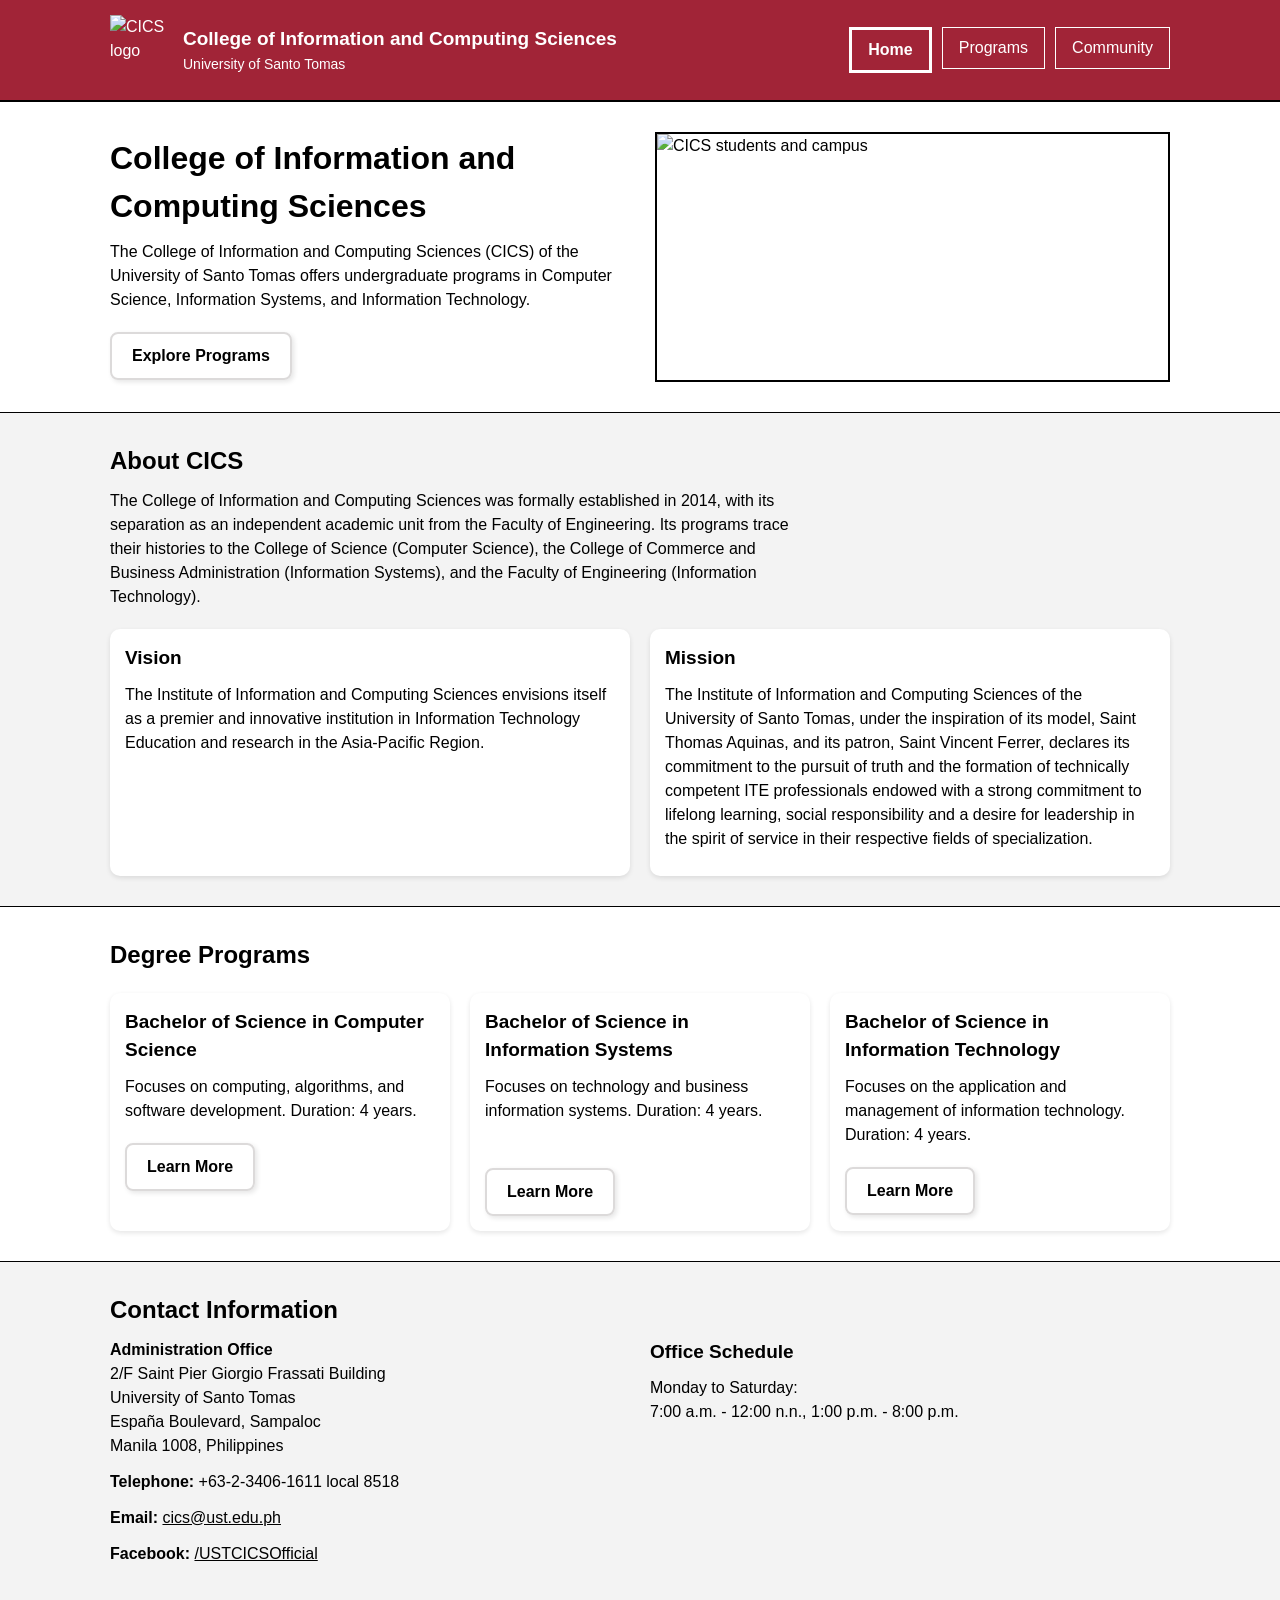
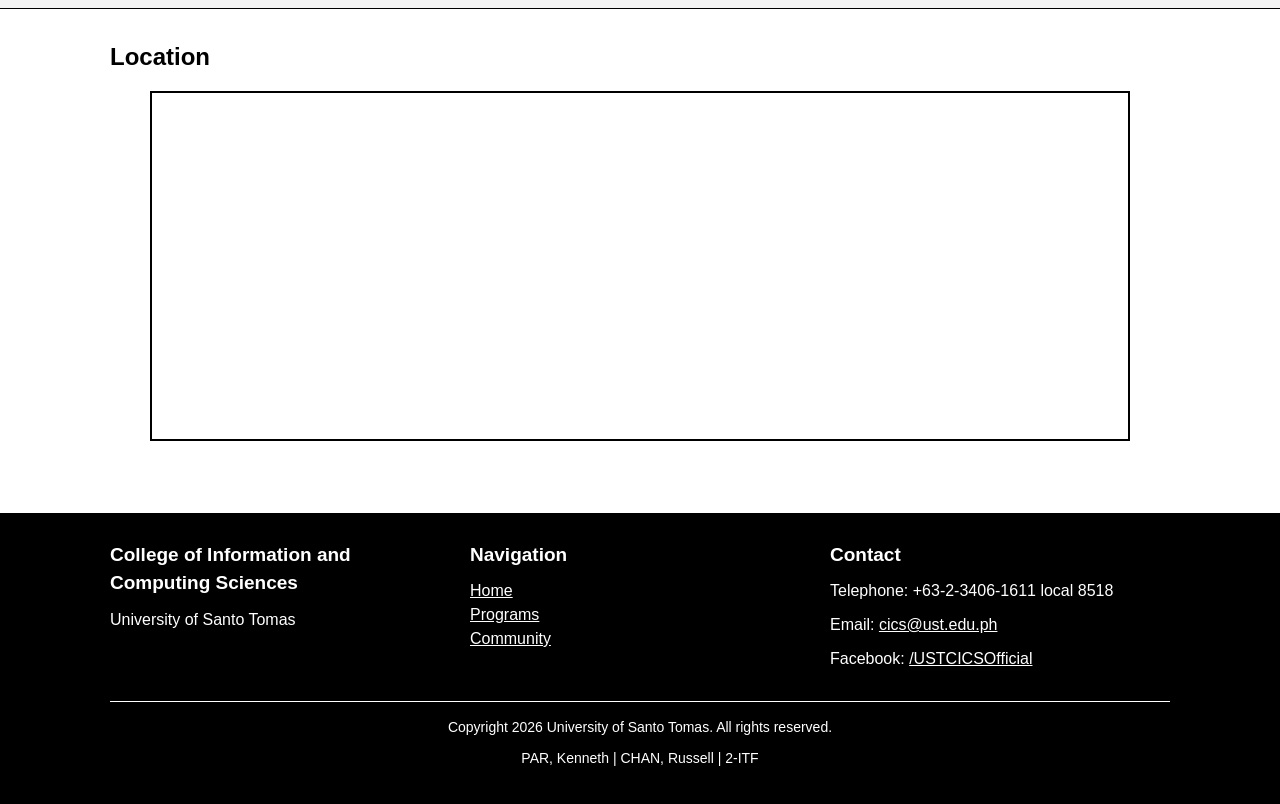
==== index.html @ 377112f6 "first commit ko" ====
<!DOCTYPE html>
<html lang="en">
<head>
  <meta charset="UTF-8">
  <title>Home | UST CICS</title>
  <link rel="stylesheet" href="style.css">
</head>
<body>

<header>
  <div class="container header-content">
    <div class="brand">
      <img class="icon" src="https://www.ust.edu.ph/wp-content/uploads/2020/07/Institute-of-Information-and-Computing-Sciences.png" alt="CICS logo">
      <div>
        <p class="brand-title">College of Information and Computing Sciences</p>
        <p class="brand-subtitle">University of Santo Tomas</p>
      </div>
    </div>
    <nav>
      <ul >
        <li class ="active_page"><a href="index.html">Home</a></li>
        <li><a  href="programs.html">Programs</a></li>
        <li><a href="community.html">Community</a></li>
      </ul>
    </nav>
  </div>
</header>

<main>
  <section>
    <div class="container hero">
      <div>
        <h1>College of Information and Computing Sciences</h1>
        <p>The College of Information and Computing Sciences (CICS) of the University of Santo Tomas offers undergraduate programs in Computer Science, Information Systems, and Information Technology.</p>
        <a class="button" href="programs.html">Explore Programs</a>
      </div>
      <div>
        <img class="wide-image" src="https://myimgs.org/storage/images/44710/Homepagephoto1.jpg" alt="CICS students and campus">
      </div>
    </div>
  </section>

  <section class="grey">
    <div class="container">
      <h2>About CICS</h2>
      <p class="section-intro">The College of Information and Computing Sciences was formally established in 2014, with its separation as an independent academic unit from the Faculty of Engineering. Its programs trace their histories to the College of Science (Computer Science), the College of Commerce and Business Administration (Information Systems), and the Faculty of Engineering (Information Technology).</p>
      <div class="two-columns">
        <article class="card">
          <h3>Vision</h3>
          <p>The Institute of Information and Computing Sciences envisions itself as a premier and innovative institution in Information Technology Education and research in the Asia-Pacific Region.</p>
        </article>
        <article class="card">
          <h3>Mission</h3>
          <p>The Institute of Information and Computing Sciences of the University of Santo Tomas, under the inspiration of its model, Saint Thomas Aquinas, and its patron, Saint Vincent Ferrer, declares its commitment to the pursuit of truth and the formation of technically competent ITE professionals endowed with a strong commitment to lifelong learning, social responsibility and a desire for leadership in the spirit of service in their respective fields of specialization.</p>
        </article>
      </div>
    </div>
  </section>

  <section>
    <div class="container">
      <h2>Degree Programs</h2>
      <div class="three-columns">
        <article class="card">
          <h3>Bachelor of Science in Computer Science</h3>
          <p>Focuses on computing, algorithms, and software development. Duration: 4 years.</p>
          <a class="button" href="programs.html">Learn More</a>
        </article>
        <article class="card">
          <h3>Bachelor of Science in Information Systems</h3>
          <p>Focuses on technology and business information systems. Duration: 4 years.</p>
          <a class="button_dpp" href="programs.html">Learn More</a>
        </article>
        <article class="card">
          <h3>Bachelor of Science in Information Technology</h3>
          <p>Focuses on the application and management of information technology. Duration: 4 years.</p>
          <a class="button" href="programs.html">Learn More</a>
        </article>
      </div>
    </div>
  </section>

  <section id="contact" class="grey">
    <div class="container">
      <h2>Contact Information</h2>
      <div class="two-columns">
        <div>
          <ul class="contact-list">
            <li>
              <strong>Administration Office</strong><br>
              2/F Saint Pier Giorgio Frassati Building<br>
              University of Santo Tomas<br>
              España Boulevard, Sampaloc<br>
              Manila 1008, Philippines
            </li>
            <li><strong>Telephone:</strong> +63-2-3406-1611 local 8518</li>
            <li><strong>Email:</strong> <a href="mailto:cics@ust.edu.ph">cics@ust.edu.ph</a></li>
            <li><strong>Facebook:</strong> <a href="https://www.facebook.com/USTCICSOfficial">/USTCICSOfficial</a></li>
          </ul>
        </div>
        <div>
          <h3>Office Schedule</h3>
          <p>Monday to Saturday:<br>7:00 a.m. - 12:00 n.n., 1:00 p.m. - 8:00 p.m.</p>
        </div>
      </div>
    </div>
  </section>

  <section>
    <div class="container">
      <h2>Location</h2>
      <figure>
        <iframe class="map" src="https://www.google.com/maps?q=University+of+Santo+Tomas,+Espana+Boulevard,+Sampaloc,+Manila&output=embed" width="600" height="450" allowfullscreen="" loading="lazy" referrerpolicy="strict-origin-when-cross-origin" frameborder="0"></iframe>
        <figcaption>Map of the University of Santo Tomas, España Boulevard, Sampaloc, Manila 1008.</figcaption>
      </figure>
    </div>
  </section>
</main>

<footer>
  <div class="container">
    <div class="three-columns">
      <div>
        <h3>College of Information and Computing Sciences</h3>
        <p>University of Santo Tomas</p>
      </div>
      <div>
        <h3>Navigation</h3>
        <ul>
          <li><a href="index.html">Home</a></li>
          <li><a href="programs.html">Programs</a></li>
          <li><a href="community.html">Community</a></li>
        </ul>
      </div>
      <div>
        <h3>Contact</h3>
        <p>Telephone: +63-2-3406-1611 local 8518</p>
        <p>Email: <a href="mailto:cics@ust.edu.ph">cics@ust.edu.ph</a></p>
        <p>Facebook: <a href="https://www.facebook.com/USTCICSOfficial">/USTCICSOfficial</a></p>
      </div>
    </div>
    <div class="footer-bottom">
      <p>Copyright 2026 University of Santo Tomas. All rights reserved.</p>
      <p>PAR, Kenneth | CHAN, Russell | 2-ITF</p>
    </div>
  </div>
</footer>

</body>
</html>
---- style.css ----
* {
  box-sizing: border-box;
}

body {
  margin: 0;
  background-color: white;
  color: black;
  font-family: Arial, sans-serif;
  font-size: 16px;
  line-height: 1.5;
}

h1, h2, h3, p {
  margin: 0 0 10px 0;
}

h1 {
  font-size: 32px;
}

h2 {
  font-size: 24px;
}

h3 {
  font-size: 19px;
}

a {
  color: black;
}

ul {
  margin: 0;
  padding-left: 20px;
}

img {
  display: block;
  border: 2px solid black;
}

figcaption {
  margin-top: 5px;
  font-size: 14px;
  color:#FFFFFF
}

.container {
  max-width: 1100px;
  margin: 0 auto;
  padding: 0 20px;
}

header {
  padding: 15px 0;
  border-bottom: 2px solid black;
  background-color: #A12437;
  color: white;
}

.header-content {
  display: flex;
  align-items: center;
  justify-content: space-between;
}

.brand {
  display: flex;
  align-items: center;
  gap: 15px;
}

.brand-title {
  margin: 0;
  font-size: 19px;
  font-weight: bold;
}

.brand-subtitle {
  margin: 0;
  font-size: 14px;
}

header nav ul {
  display: flex;
  gap: 10px;
  list-style: none;
  margin: 0;
  padding: 0;
}


header nav a {
  display: block;
  padding: 8px 16px;
  border: 1px solid white;
  color: white;
  text-decoration: none;
}

header nav ul li:hover{
  transform: scale(.95);
  transition: 0.5s ease-in-out;
}

.active_page {
  font-weight: bold;
  border-width: 3px;
  border: 2px solid white;
}

main section {
  padding: 30px 0;
  border-bottom: 1px solid black;
}

.section-intro {
  max-width: 700px;
}

.grey {
  background-color: #F3F3F3;
}

.hero {
  display: flex;
  align-items: center;
  gap: 30px;
}

.hero div {
  flex: 1;
}

.two-columns {
  display: grid;
  grid-template-columns: repeat(2, 1fr);
  gap: 20px;
  margin-top: 20px;
}

.grey {
  background-color: #F3F3F3;
}

.three-columns {
  display: grid;
  grid-template-columns: repeat(3, 1fr);
  gap: 20px;
  margin-top: 20px;
  
}

.four-columns {
  display: grid;
  grid-template-columns: repeat(4, 1fr);
  gap: 20px;
  margin-top: 20px;
}

#contact .two-columns {
  margin-top: 0;
}

.card {
  padding: 15px;
  box-shadow: 0 2px 5px rgba(0, 0, 0, 0.1);
}
.button_dpp{
 display: inline-block;
  margin-top: 35px;
  padding: 10px 20px;
  border: 2px solid rgb(220, 218, 218);
  font-weight: bold;
  text-decoration: none;
  border-radius: 8px;
  box-shadow: 2px 2px 5px rgba(0, 0, 0, 0.1);
}

.center {
  text-align: center;
}

.recognition {
  display: flex;
  align-items: center;
  gap: 15px;
  padding: 15px;
  border: 3px solid black;
}

#patron-saint {
  background-color: #A12437;
}
.saint {
  display: flex;
  gap: 30px;
  padding: 20px;
  background-color: #A12437;
  border: 2px solid black;
}

.saint-description {
  flex: 1;
  color: white;
}

.saint figure {
  width: 250px;
  flex-shrink: 0;
}

.button {
  display: inline-block;
  margin-top: 10px;
  padding: 10px 20px;
  border: 2px solid rgb(220, 218, 218);
  font-weight: bold;
  text-decoration: none;
  border-radius: 8px;
  box-shadow: 2px 2px 5px rgba(0, 0, 0, 0.1);
}

.contact-list {
  list-style: none;
  padding: 0;
}

.contact-list li {
  margin-bottom: 12px;
}

table {
  width: 100%;
  margin-top: 15px;
  border-collapse: collapse;
}

th, td {
  padding: 10px;
  border: 1px solid black;
  text-align: left;
}

.icon {
  width: 70px;
  height: 70px;
}

.card .icon {
  margin-bottom: 10px;
}

.brand .icon {
  width: 58px;
  height: 70px;
  border: none;
}

.recognition .icon {
  border: none;
}

.center img {
  margin: 0 auto 10px auto;
}

.photo {
  width: 150px;
  height: 150px;
}

.wide-image, .small-image, .tall-image, .map {
  width: 100%;
}

.wide-image {
  height: 250px;
}

.community-image {
  width: 100%;
  height: 379px;
}

.small-image {
  height: 173px;
}

.square-image {
  width: 100%;
  height: 285px;
}

.news-image-2 {
  width: 100%;
  height: 205px;
}

.tall-image {
  height: 437px;
}

.map {
  height: 350px;
  display: block;
  border: 2px solid black;
}

.lab-image {
  width: 100%;
}

.image_edit{
  border: none;
  border-radius: 10px;
  box-shadow: 0 0px 10px rgba(0, 0, 0, 0.1);
  margin-bottom: 1rem;
}

footer {
  padding: 25px 0;
  border-top: 2px solid black;
  background-color: #000000;
  color: white;
}

footer a {
	color: white;
}

footer .three-columns {
  margin-top: 0;
}

footer ul {
  list-style: none;
  padding: 0;
}

.footer-bottom {
  margin-top: 20px;
  padding-top: 15px;
  border-top: 1px solid white;
  text-align: center;
  font-size: 14px;
}


/* TRANSITIONS  */
.card:hover {
  transition: transform 0.3s ease, box-shadow 0.3s ease-in-out;
  transform: translateY(-10px);;

}
.card {
    border-radius: 10px;
    background-color: white;
}

.button:active {
  transform: scale(0.95);
  background-color: #d9e1e4;;
}

.button_dpp:active {
  transform: scale(0.95);
  background-color: #d9e1e4;;
}
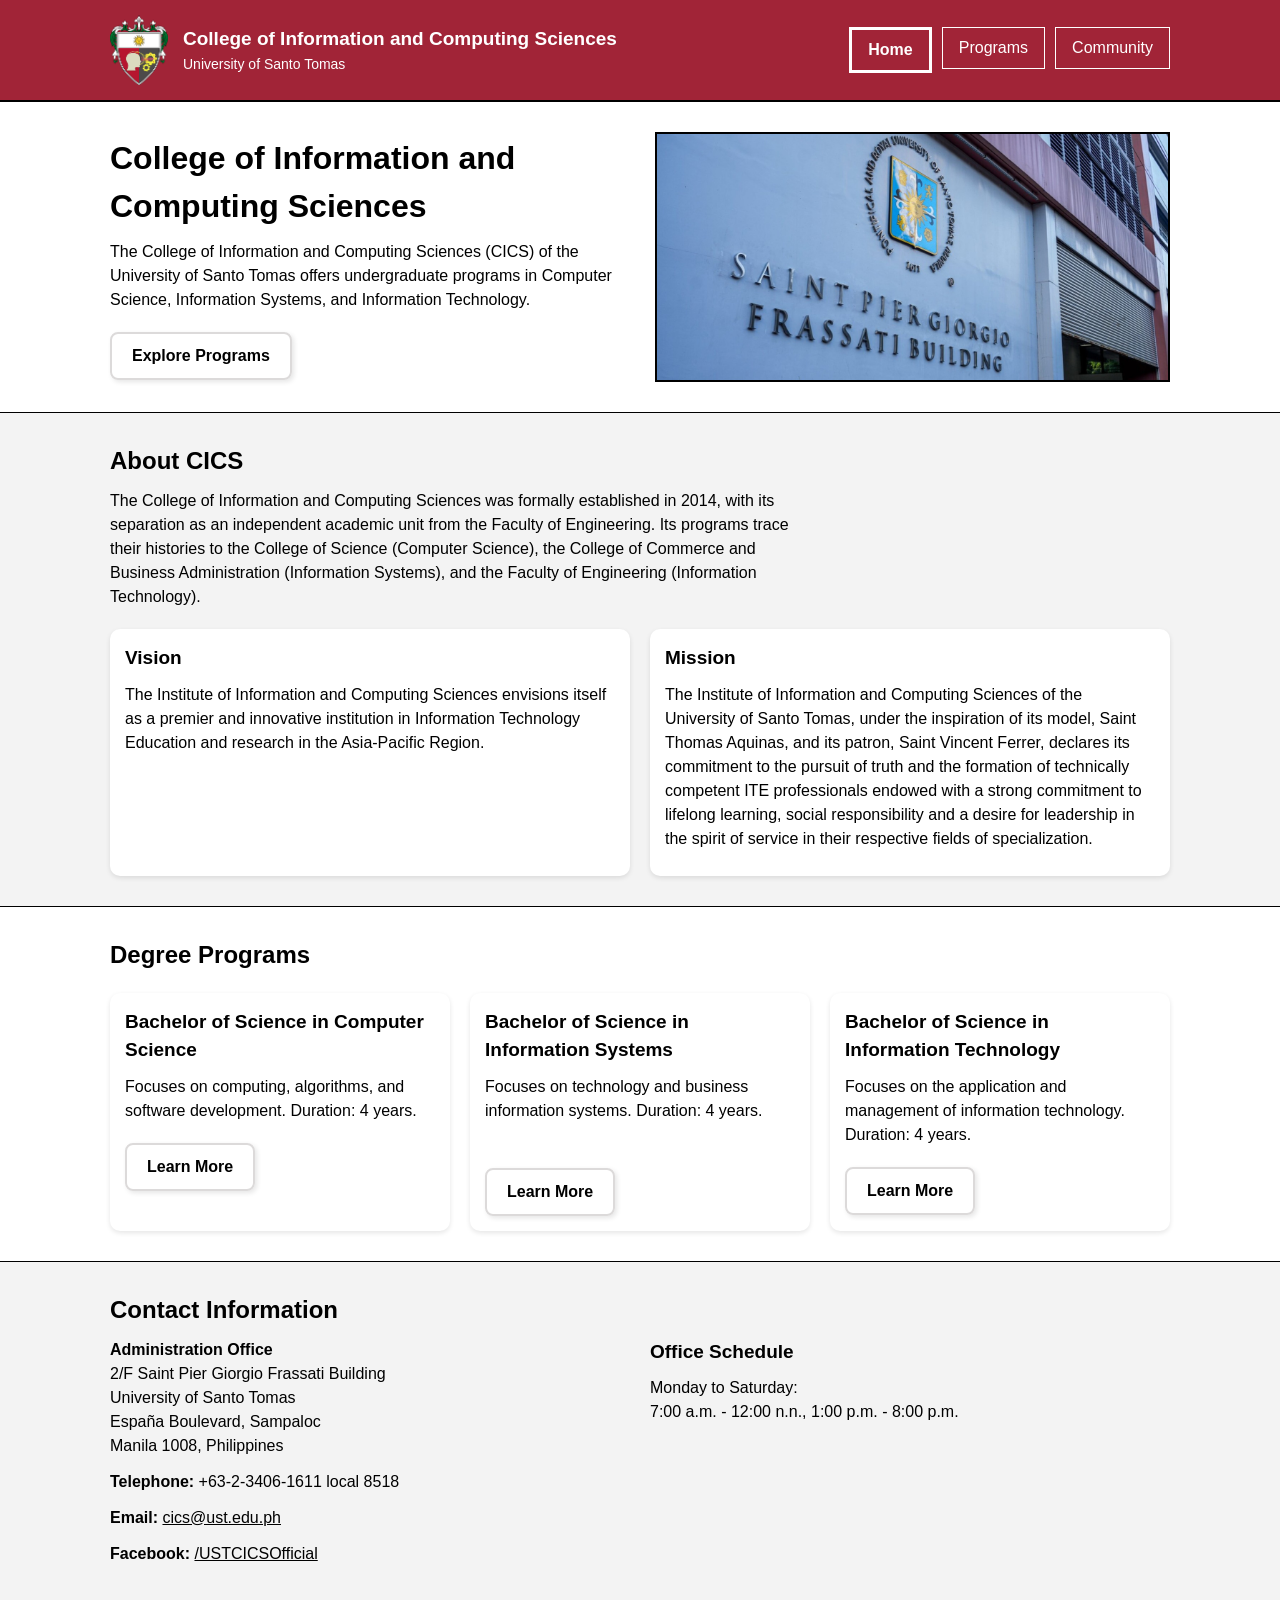
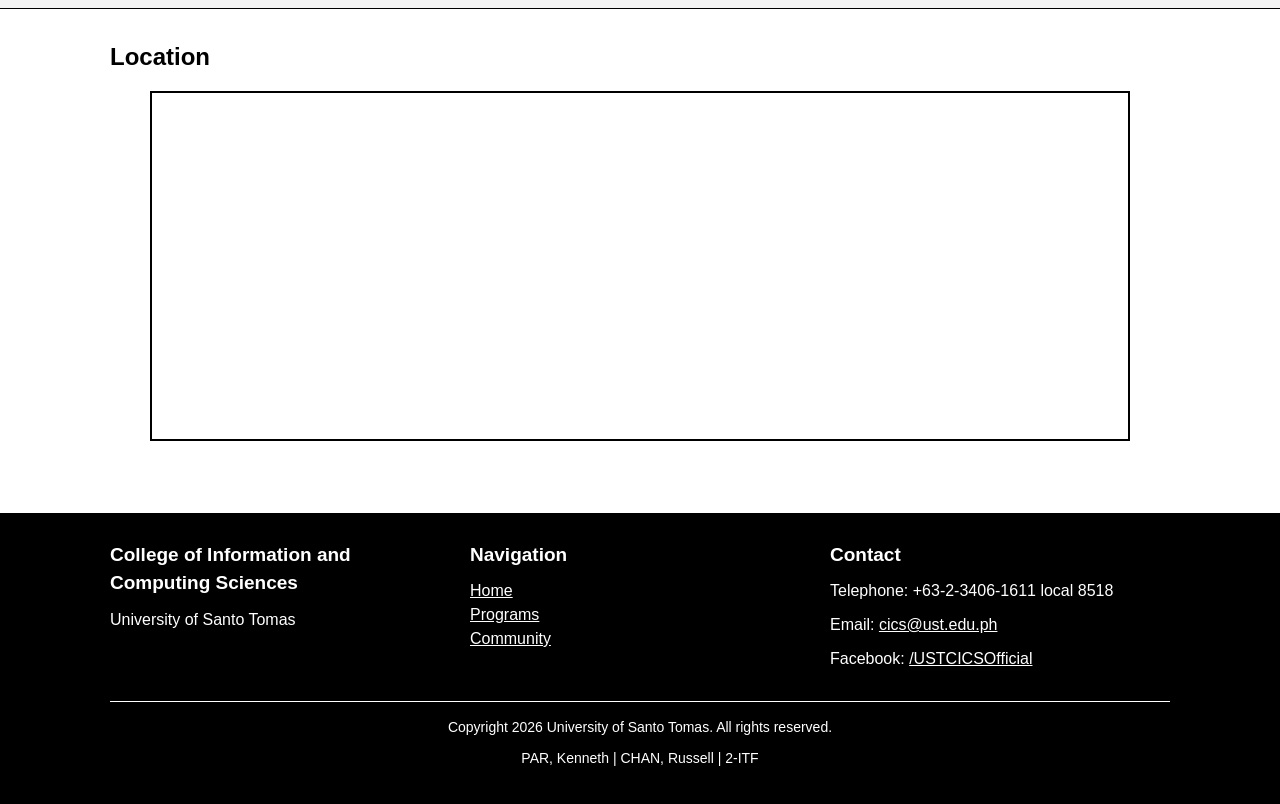
==== commit 13f4de8b: "fixed/added photos" ====
--- a/index.html
+++ b/index.html
@@ -10,7 +10,7 @@
 <header>
   <div class="container header-content">
     <div class="brand">
-      <img class="icon" src="https://www.ust.edu.ph/wp-content/uploads/2020/07/Institute-of-Information-and-Computing-Sciences.png" alt="CICS logo">
+      <img class="icon" src="images/cics-logo.png" alt="CICS logo">
       <div>
         <p class="brand-title">College of Information and Computing Sciences</p>
         <p class="brand-subtitle">University of Santo Tomas</p>
@@ -35,7 +35,7 @@
         <a class="button" href="programs.html">Explore Programs</a>
       </div>
       <div>
-        <img class="wide-image" src="https://myimgs.org/storage/images/44710/Homepagephoto1.jpg" alt="CICS students and campus">
+        <img class="wide-image" src="images/hero-banner.jpg" alt="CICS students and campus">
       </div>
     </div>
   </section>
--- a/style.css
+++ b/style.css
@@ -118,6 +118,7 @@
 
 .section-intro {
   max-width: 700px;
+  
 }
 
 .grey {
@@ -247,6 +248,7 @@
 .icon {
   width: 70px;
   height: 70px;
+  border-radius: 10px;
 }
 
 .card .icon {
@@ -270,6 +272,7 @@
 .photo {
   width: 150px;
   height: 150px;
+  border-radius: 10px;
 }
 
 .wide-image, .small-image, .tall-image, .map {
